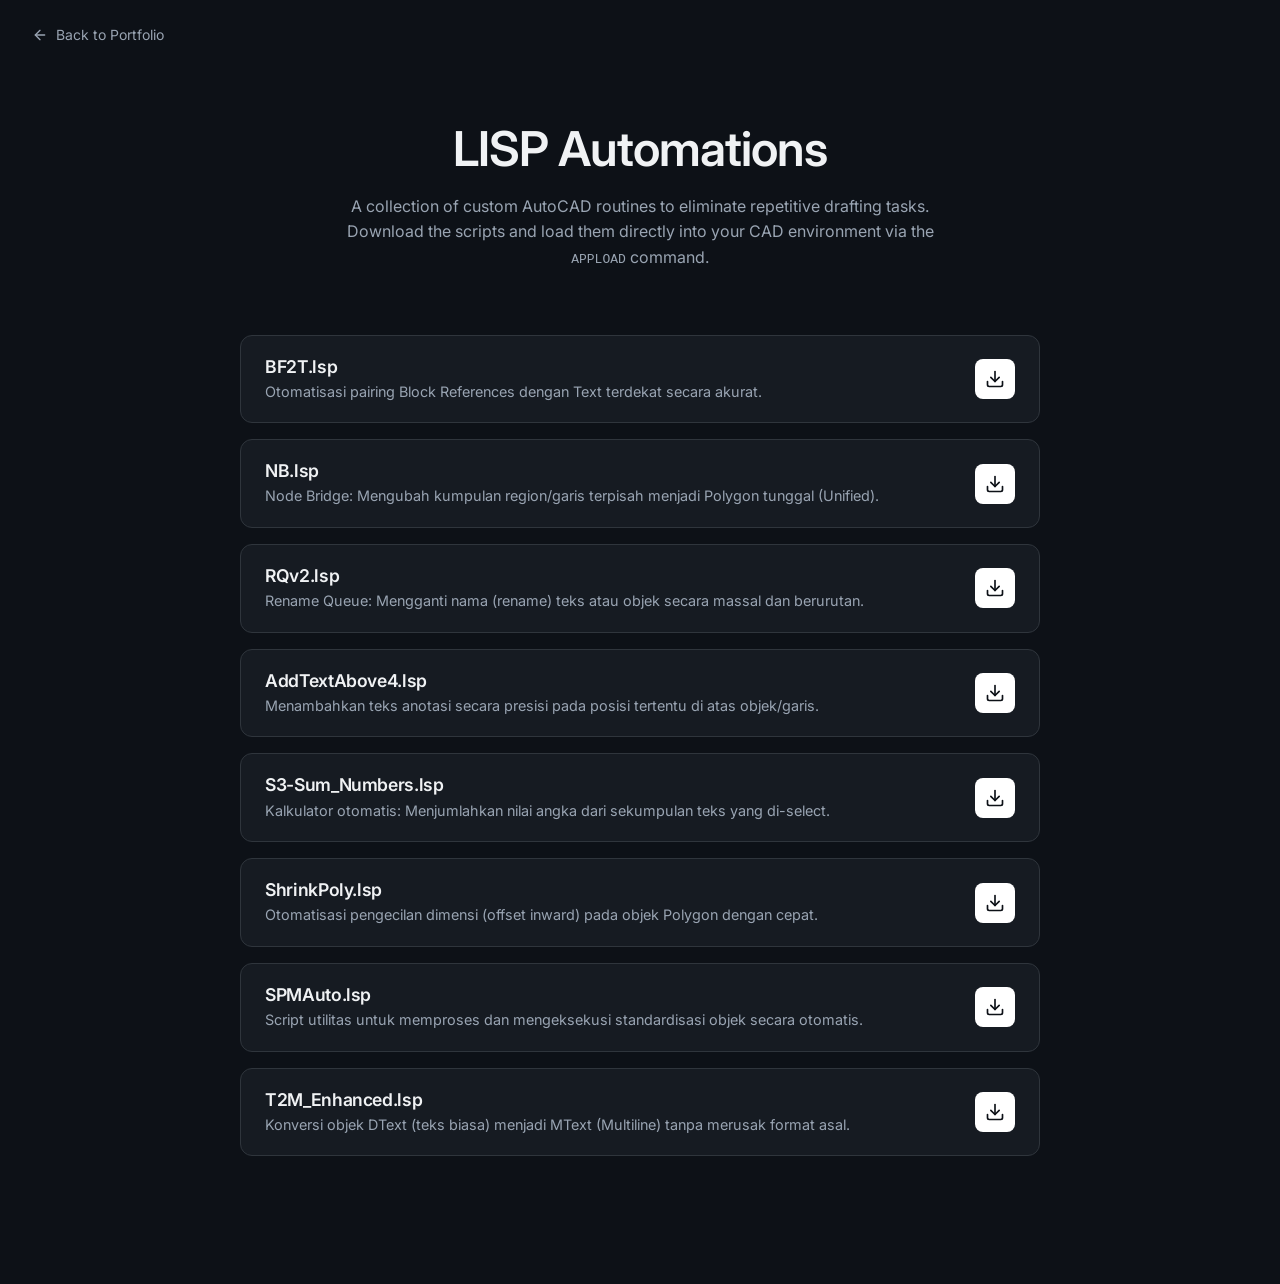
==== autocad-lisp/index.html @ a13da3df "Initial commit: Spatial Data Automation projects" ====
<!DOCTYPE html>
<html lang="en" class="dark">
<head>
  <meta charset="UTF-8">
  <meta name="viewport" content="width=device-width, initial-scale=1.0">
  <meta name="view-transition" content="same-origin">
  <title>AutoCAD LISP Scripts - KMZ EMR Standard</title>
  
  <link rel="stylesheet" href="../transitions.css">
  <link rel="icon" type="image/svg+xml" sizes="64x64" href="../kmz-emr-standard/assets/favicon.svg">
  <link rel="stylesheet" href="../style.css">
  <link href="https://fonts.googleapis.com/css2?family=Inter:wght@300;400;500;600;700&display=swap" rel="stylesheet">
</head>
        
<body>

  <a href="../index.html" style="position: absolute; top: 24px; left: 32px; text-decoration: none; color: hsl(var(--muted-foreground)); font-size: 14px; display: flex; align-items: center; gap: 8px; transition: color 0.2s; z-index: 100;" onmouseover="this.style.color='hsl(var(--primary))'" onmouseout="this.style.color='hsl(var(--muted-foreground))'">
    <svg width="16" height="16" viewBox="0 0 24 24" fill="none" stroke="currentColor" stroke-width="2" stroke-linecap="round" stroke-linejoin="round">
      <line x1="19" y1="12" x2="5" y2="12"></line>
      <polyline points="12 19 5 12 12 5"></polyline>
    </svg>
    Back to Portfolio
  </a>

  <div style="padding: 120px 24px 64px; text-align: center;">
    <h1 style="font-size: 3rem; margin-bottom: 16px;">LISP Automations</h1>
    <p style="color: hsl(var(--muted-foreground)); max-width: 600px; margin: 0 auto; line-height: 1.6;">A collection of custom AutoCAD routines to eliminate repetitive drafting tasks. Download the scripts and load them directly into your CAD environment via the <code>APPLOAD</code> command.</p>
  </div>

  <div style="display: flex; flex-direction: column; gap: 16px; max-width: 800px; margin: 0 auto; padding-bottom: 128px;">
    
    <div style="background-color: hsl(var(--card)); border: 1px solid hsl(var(--border)); border-radius: 12px; display: flex; flex-direction: row; align-items: center; justify-content: space-between; padding: 20px 24px;">
      <div style="flex: 1;">
        <h3 style="margin-bottom: 4px; font-size: 1.1rem;">BF2T.lsp</h3>
        <p style="margin-bottom: 0; font-size: 0.9rem; color: hsl(var(--muted-foreground));">Otomatisasi pairing Block References dengan Text terdekat secara akurat.</p>
      </div>
      <a href="../kmz-emr-standard/assets/lisp/Pairing_Block_to Text_(BF2T).lsp" download class="btn btn-primary" style="padding: 10px; border-radius: 8px;">
        <svg viewBox="0 0 24 24" width="20" height="20" stroke="currentColor" stroke-width="2" fill="none" stroke-linecap="round" stroke-linejoin="round"><path d="M21 15v4a2 2 0 0 1-2 2H5a2 2 0 0 1-2-2v-4"></path><polyline points="7 10 12 15 17 10"></polyline><line x1="12" y1="15" x2="12" y2="3"></line></svg>
      </a>
    </div>

    <div style="background-color: hsl(var(--card)); border: 1px solid hsl(var(--border)); border-radius: 12px; display: flex; flex-direction: row; align-items: center; justify-content: space-between; padding: 20px 24px;">
      <div style="flex: 1;">
        <h3 style="margin-bottom: 4px; font-size: 1.1rem;">NB.lsp</h3>
        <p style="margin-bottom: 0; font-size: 0.9rem; color: hsl(var(--muted-foreground));">Node Bridge: Mengubah kumpulan region/garis terpisah menjadi Polygon tunggal (Unified).</p>
      </div>
      <a href="../kmz-emr-standard/assets/lisp/NodeBridge_(NB).lsp" download class="btn btn-primary" style="padding: 10px; border-radius: 8px;">
        <svg viewBox="0 0 24 24" width="20" height="20" stroke="currentColor" stroke-width="2" fill="none" stroke-linecap="round" stroke-linejoin="round"><path d="M21 15v4a2 2 0 0 1-2 2H5a2 2 0 0 1-2-2v-4"></path><polyline points="7 10 12 15 17 10"></polyline><line x1="12" y1="15" x2="12" y2="3"></line></svg>
      </a>
    </div>

    <div style="background-color: hsl(var(--card)); border: 1px solid hsl(var(--border)); border-radius: 12px; display: flex; flex-direction: row; align-items: center; justify-content: space-between; padding: 20px 24px;">
      <div style="flex: 1;">
        <h3 style="margin-bottom: 4px; font-size: 1.1rem;">RQv2.lsp</h3>
        <p style="margin-bottom: 0; font-size: 0.9rem; color: hsl(var(--muted-foreground));">Rename Queue: Mengganti nama (rename) teks atau objek secara massal dan berurutan.</p>
      </div>
      <a href="../kmz-emr-standard/assets/lisp/Rename_Queue_(RQ)v2.lsp" download class="btn btn-primary" style="padding: 10px; border-radius: 8px;">
        <svg viewBox="0 0 24 24" width="20" height="20" stroke="currentColor" stroke-width="2" fill="none" stroke-linecap="round" stroke-linejoin="round"><path d="M21 15v4a2 2 0 0 1-2 2H5a2 2 0 0 1-2-2v-4"></path><polyline points="7 10 12 15 17 10"></polyline><line x1="12" y1="15" x2="12" y2="3"></line></svg>
      </a>
    </div>

    <div style="background-color: hsl(var(--card)); border: 1px solid hsl(var(--border)); border-radius: 12px; display: flex; flex-direction: row; align-items: center; justify-content: space-between; padding: 20px 24px;">
      <div style="flex: 1;">
        <h3 style="margin-bottom: 4px; font-size: 1.1rem;">AddTextAbove4.lsp</h3>
        <p style="margin-bottom: 0; font-size: 0.9rem; color: hsl(var(--muted-foreground));">Menambahkan teks anotasi secara presisi pada posisi tertentu di atas objek/garis.</p>
      </div>
      <a href="../kmz-emr-standard/assets/lisp/AddTextAbove4.lsp" download class="btn btn-primary" style="padding: 10px; border-radius: 8px;">
        <svg viewBox="0 0 24 24" width="20" height="20" stroke="currentColor" stroke-width="2" fill="none" stroke-linecap="round" stroke-linejoin="round"><path d="M21 15v4a2 2 0 0 1-2 2H5a2 2 0 0 1-2-2v-4"></path><polyline points="7 10 12 15 17 10"></polyline><line x1="12" y1="15" x2="12" y2="3"></line></svg>
      </a>
    </div>

    <div style="background-color: hsl(var(--card)); border: 1px solid hsl(var(--border)); border-radius: 12px; display: flex; flex-direction: row; align-items: center; justify-content: space-between; padding: 20px 24px;">
      <div style="flex: 1;">
        <h3 style="margin-bottom: 4px; font-size: 1.1rem;">S3-Sum_Numbers.lsp</h3>
        <p style="margin-bottom: 0; font-size: 0.9rem; color: hsl(var(--muted-foreground));">Kalkulator otomatis: Menjumlahkan nilai angka dari sekumpulan teks yang di-select.</p>
      </div>
      <a href="../kmz-emr-standard/assets/lisp/S3-Sum_Numbers_Autocad.lsp" download class="btn btn-primary" style="padding: 10px; border-radius: 8px;">
        <svg viewBox="0 0 24 24" width="20" height="20" stroke="currentColor" stroke-width="2" fill="none" stroke-linecap="round" stroke-linejoin="round"><path d="M21 15v4a2 2 0 0 1-2 2H5a2 2 0 0 1-2-2v-4"></path><polyline points="7 10 12 15 17 10"></polyline><line x1="12" y1="15" x2="12" y2="3"></line></svg>
      </a>
    </div>

    <div style="background-color: hsl(var(--card)); border: 1px solid hsl(var(--border)); border-radius: 12px; display: flex; flex-direction: row; align-items: center; justify-content: space-between; padding: 20px 24px;">
      <div style="flex: 1;">
        <h3 style="margin-bottom: 4px; font-size: 1.1rem;">ShrinkPoly.lsp</h3>
        <p style="margin-bottom: 0; font-size: 0.9rem; color: hsl(var(--muted-foreground));">Otomatisasi pengecilan dimensi (offset inward) pada objek Polygon dengan cepat.</p>
      </div>
      <a href="../kmz-emr-standard/assets/lisp/ShrinkPoly.lsp" download class="btn btn-primary" style="padding: 10px; border-radius: 8px;">
        <svg viewBox="0 0 24 24" width="20" height="20" stroke="currentColor" stroke-width="2" fill="none" stroke-linecap="round" stroke-linejoin="round"><path d="M21 15v4a2 2 0 0 1-2 2H5a2 2 0 0 1-2-2v-4"></path><polyline points="7 10 12 15 17 10"></polyline><line x1="12" y1="15" x2="12" y2="3"></line></svg>
      </a>
    </div>

    <div style="background-color: hsl(var(--card)); border: 1px solid hsl(var(--border)); border-radius: 12px; display: flex; flex-direction: row; align-items: center; justify-content: space-between; padding: 20px 24px;">
      <div style="flex: 1;">
        <h3 style="margin-bottom: 4px; font-size: 1.1rem;">SPMAuto.lsp</h3>
        <p style="margin-bottom: 0; font-size: 0.9rem; color: hsl(var(--muted-foreground));">Script utilitas untuk memproses dan mengeksekusi standardisasi objek secara otomatis.</p>
      </div>
      <a href="../kmz-emr-standard/assets/lisp/SPMAuto.lsp" download class="btn btn-primary" style="padding: 10px; border-radius: 8px;">
        <svg viewBox="0 0 24 24" width="20" height="20" stroke="currentColor" stroke-width="2" fill="none" stroke-linecap="round" stroke-linejoin="round"><path d="M21 15v4a2 2 0 0 1-2 2H5a2 2 0 0 1-2-2v-4"></path><polyline points="7 10 12 15 17 10"></polyline><line x1="12" y1="15" x2="12" y2="3"></line></svg>
      </a>
    </div>

    <div style="background-color: hsl(var(--card)); border: 1px solid hsl(var(--border)); border-radius: 12px; display: flex; flex-direction: row; align-items: center; justify-content: space-between; padding: 20px 24px;">
      <div style="flex: 1;">
        <h3 style="margin-bottom: 4px; font-size: 1.1rem;">T2M_Enhanced.lsp</h3>
        <p style="margin-bottom: 0; font-size: 0.9rem; color: hsl(var(--muted-foreground));">Konversi objek DText (teks biasa) menjadi MText (Multiline) tanpa merusak format asal.</p>
      </div>
      <a href="../kmz-emr-standard/assets/lisp/T2M_Enhanced_Text_to_MText.lsp" download class="btn btn-primary" style="padding: 10px; border-radius: 8px;">
        <svg viewBox="0 0 24 24" width="20" height="20" stroke="currentColor" stroke-width="2" fill="none" stroke-linecap="round" stroke-linejoin="round"><path d="M21 15v4a2 2 0 0 1-2 2H5a2 2 0 0 1-2-2v-4"></path><polyline points="7 10 12 15 17 10"></polyline><line x1="12" y1="15" x2="12" y2="3"></line></svg>
      </a>
    </div>

  </div>

</body>
</html>
---- transitions.css ----
/* --- MAC-STYLE 4-FINGER SWIPE TRANSITION --- */
@view-transition { navigation: auto; }

@keyframes swipe-out {
    to { transform: translateX(-100%); }
}
@keyframes swipe-in {
    from { transform: translateX(100%); }
}

::view-transition-old(root) {
    animation: 0.4s cubic-bezier(0.25, 1, 0.5, 1) both swipe-out;
}
::view-transition-new(root) {
    animation: 0.4s cubic-bezier(0.25, 1, 0.5, 1) both swipe-in;
}
---- style.css ----
* {
  margin: 0;
  padding: 0;
  box-sizing: border-box;
}

:root {
  --background: 0 0% 100%;
  --foreground: 240 10% 3.9%;
  --card: 0 0% 100%;
  --card-foreground: 240 10% 3.9%;
  --card-border: 210 18% 87%;
  --primary: 240 5.9% 10%;
  --primary-foreground: 0 0% 98%;
  --secondary: 240 4.8% 95.9%;
  --secondary-foreground: 240 5.9% 10%;
  --muted: 240 4.8% 95.9%;
  --muted-foreground: 240 3.8% 46.1%;
  --accent: 240 4.8% 95.9%;
  --border: 210 18% 87%;
  --input: 210 18% 87%;
  --radius: 6px;
  --font-sans: 'Inter', sans-serif;
}

html.dark {
  --background: 216 28% 7%;
  --foreground: 210 17% 95%;
  --card: 215 21% 11%;
  --card-foreground: 210 17% 95%;
  --card-border: 212 12% 21%;
  --primary: 0 0% 100%;
  --primary-foreground: 216 28% 7%;
  --secondary: 212 12% 21%;
  --secondary-foreground: 210 17% 95%;
  --muted: 215 21% 11%;
  --muted-foreground: 215 14% 65%;
  --accent: 212 12% 21%;
  --border: 212 12% 21%;
  --input: 212 12% 21%;
}

html {
  scroll-behavior: smooth;
}

body {
  font-family: var(--font-sans);
  background-color: hsl(var(--background));
  color: hsl(var(--foreground));
  line-height: 1.5;
}

/* Typography */
h1, h2, h3, h4, h5, h6 {
  line-height: 1.2;
  font-weight: 600;
  letter-spacing: -0.02em;
}

a {
  color: inherit;
  text-decoration: none;
}

/* Buttons */
.btn {
  display: inline-flex;
  align-items: center;
  justify-content: center;
  gap: 8px;
  padding: 12px 32px;
  border-radius: 24px;
  font-weight: 500;
  font-size: 14px;
  border: none;
  cursor: pointer;
  transition: all 0.2s ease-out;
  font-family: var(--font-sans);
}

.btn-primary {
  background-color: hsl(var(--primary));
  color: hsl(var(--primary-foreground));
}

.btn-primary:hover {
  background-color: hsl(var(--primary) / 0.9);
  transform: translateY(-2px);
  box-shadow: 0 4px 12px hsl(var(--primary) / 0.2);
}

.btn-outline {
  border: 1px solid hsl(var(--border));
  background-color: hsl(var(--background) / 0.5);
  backdrop-filter: blur(10px);
}

.btn-outline:hover {
  background-color: hsl(var(--muted));
  border-color: hsl(var(--foreground) / 0.2);
}

/* Navbar */
.navbar {
  position: fixed;
  top: 0;
  width: 100%;
  z-index: 50;
  transition: all 0.3s ease-out;
  padding: 20px 0;
}

.navbar.scrolled {
  background-color: hsl(var(--background) / 0.8);
  backdrop-filter: blur(10px);
  border-bottom: 1px solid hsl(var(--border));
  padding: 12px 0;
  box-shadow: 0 1px 3px hsl(var(--foreground) / 0.05);
}

.navbar-content {
  max-width: 1280px;
  margin: 0 auto;
  padding: 0 24px;
  display: flex;
  align-items: center;
  justify-content: space-between;
  gap: 32px;
}

.logo {
  display: flex;
  align-items: center;
  gap: 8px;
  font-size: 18px;
  font-weight: 700;
  letter-spacing: -0.02em;
  flex: 1;
}

.logo-box {
  width: 24px;
  height: 24px;
  background-color: hsl(var(--primary));
  color: hsl(var(--primary-foreground));
  display: flex;
  align-items: center;
  justify-content: center;
  border-radius: 4px;
  font-family: monospace;
  font-size: 12px;
}

.logo-text {
  display: none;
}

@media (min-width: 640px) {
  .logo-text {
    display: inline;
  }
}

.nav-desktop {
  display: none;
  gap: 32px;
  flex: 0 0 auto; /* <-- UBAH INI (asalnya flex: 1) biar ukurannya pas sebatas teks aja */
  justify-content: center; /* <-- TAMBAHIN INI buat mastiin teksnya di tengah */
}

@media (min-width: 768px) {
  .nav-desktop {
    display: flex;
  }
}

.nav-link {
  font-size: 14px;
  font-weight: 500;
  color: hsl(var(--muted-foreground));
  transition: color 0.2s;
}

.nav-link:hover {
  color: hsl(var(--foreground));
}

.navbar-actions {
  display: flex;
  align-items: center;
  gap: 16px;
  flex: 1; /* <-- TAMBAHIN INI biar seimbang sama ukuran logo di kiri */
  justify-content: flex-end; /* <-- TAMBAHIN INI biar tombol Let's Talk mentok kanan */
}

.theme-btn {
  background: none;
  border: none;
  cursor: pointer;
  color: hsl(var(--muted-foreground));
  width: 40px;
  height: 40px;
  display: flex;
  align-items: center;
  justify-content: center;
  transition: color 0.2s;
}

.theme-btn:hover {
  color: hsl(var(--foreground));
}

.cta-btn {
  display: none; /* Biarin tetep none (nanti dimunculin di media query bawahnya) */
  padding: 8px 12px; /* <-- Kecilin ini (asalnya 10px 20px) */
  background-color: hsl(var(--primary));
  color: hsl(var(--primary-foreground));
  border-radius: 24px;
  font-weight: 500;
  font-size: 13px; /* <-- Turunin dikit ukurannya (asalnya 14px) */
  transition: all 0.2s;
  gap: 6px; /* <-- Jarak antara icon dan teks dirapetin dikit (asalnya 8px) */
  align-items: center;
}

@media (min-width: 640px) {
  .cta-btn {
    display: inline-flex;
  }
}

.cta-btn:hover {
  background-color: hsl(var(--primary) / 0.9);
  transform: translateY(-2px);
}

.mobile-menu-btn {
  display: flex;
  background: none;
  border: none;
  cursor: pointer;
  color: hsl(var(--foreground));
  padding: 8px;
}

@media (min-width: 768px) {
  .mobile-menu-btn {
    display: none;
  }
}

.mobile-menu {
  display: none;
  position: absolute;
  top: 100%;
  left: 0;
  right: 0;
  background-color: hsl(var(--background));
  border-bottom: 1px solid hsl(var(--border));
  padding: 16px 24px;
  flex-direction: column;
  gap: 16px;
  box-shadow: 0 4px 6px hsl(var(--foreground) / 0.1);
}

.mobile-menu.active {
  display: flex;
}

.mobile-nav-link {
  font-size: 14px;
  font-weight: 500;
  padding: 12px;
  border-radius: 6px;
  transition: background-color 0.2s;
}

.mobile-nav-link:hover {
  background-color: hsl(var(--muted));
}

.mobile-cta {
  margin-top: 8px;
  width: 100%;
}

/* Hero Section */
.hero {
  position: relative;
  min-height: 100vh;
  display: flex;
  align-items: center;
  justify-content: center;
  padding-top: 80px;
  overflow: hidden;
}

.hero-bg {
  position: absolute;
  top: 50%;
  left: 50%;
  transform: translate(-50%, -50%);
  width: 800px;
  height: 800px;
  background: radial-gradient(circle, hsl(var(--primary) / 0.05) 0%, transparent 70%);
  border-radius: 50%;
  filter: blur(100px);
  pointer-events: none;
  z-index: -1;
}

.hero-content {
  max-width: 1024px;
  margin: 0 auto;
  padding: 0 24px;
  text-align: center;
  z-index: 10;
}

.hero-badge {
  display: inline-flex;
  align-items: center;
  gap: 8px;
  padding: 8px 16px;
  border-radius: 20px;
  background-color: hsl(var(--muted));
  border: 1px solid hsl(var(--border));
  font-size: 12px;
  font-weight: 500;
  font-family: monospace;
  color: hsl(var(--muted-foreground));
  margin-bottom: 24px;
}

.hero-title {
  font-size: 3.5rem;
  font-weight: 700;
  line-height: 1.1;
  margin-bottom: 24px;
  letter-spacing: -0.02em;
}

@media (max-width: 768px) {
  .hero-title {
    font-size: 2.5rem;
  }
}

.text-muted {
  color: hsl(var(--muted-foreground));
}

.hero-subtitle {
  font-size: 1.125rem;
  color: hsl(var(--muted-foreground));
  margin-bottom: 40px;
  max-width: 560px;
  margin-left: auto;
  margin-right: auto;
  line-height: 1.6;
}

.hero-buttons {
  display: flex;
  flex-direction: column;
  gap: 16px;
  align-items: center;
  justify-content: center;
}

@media (min-width: 640px) {
  .hero-buttons {
    flex-direction: row;
  }
}

/* Tools Section */
.tools {
  padding: 96px 24px;
  background-color: hsl(var(--card) / 0.3);
  border-top: 1px solid hsl(var(--border));
  border-bottom: 1px solid hsl(var(--border));
}

.tools-header {
  max-width: 1280px;
  margin: 0 auto 48px;
  display: flex;
  flex-direction: column;
  gap: 24px;
}

@media (min-width: 768px) {
  .tools-header {
    flex-direction: row;
    align-items: flex-end;
    justify-content: space-between;
  }
}

.tools-header h2 {
  font-size: 1.875rem;
  margin-bottom: 16px;
}

.tools-header p {
  color: hsl(var(--muted-foreground));
  max-width: 448px;
}

.carousel-controls {
  display: flex;
  gap: 8px;
}

.carousel-btn {
  width: 40px;
  height: 40px;
  border: 1px solid hsl(var(--border));
  background-color: hsl(var(--background));
  border-radius: 50%;
  display: flex;
  align-items: center;
  justify-content: center;
  cursor: pointer;
  transition: all 0.2s;
  color: hsl(var(--foreground));
}

.carousel-btn:hover {
  border-color: hsl(var(--foreground) / 0.2);
  background-color: hsl(var(--muted));
}

.carousel-container {
  max-width: 1280px; /* Batas Core Tools */
  margin: 0 auto;
  overflow-x: auto;
  scroll-snap-type: x mandatory;
  scroll-behavior: smooth;
  
  /* Efek Faded 10% di ujung kanan saja.
     Percentages (95%) dihitung agar fade mulai TEPAT setelah card ketiga berakhir.
     Area ini akan menampung potongan card keempat yang memudar. */
  -webkit-mask-image: linear-gradient(to right, black 95%, transparent 100%);
  mask-image: linear-gradient(to right, black 95%, transparent 100%);
  
  scrollbar-width: none;
}

.carousel-container::-webkit-scrollbar {
  display: none; 
}

.carousel-track {
  display: flex !important;
  gap: 24px !important; /* Jarak antar card */
  width: max-content !important;
  padding: 0 !important; 
}

.tool-card {
  flex: 0 0 auto !important;
  
  /* KALKULASI PEEKing:
     Kita bikin lebar card (386px) sedikit lebih kecil dari sebelumnya (410px).
     3 cards (386x3) + 2 gaps (24x2) = 1206px.
     Sisa space kosong di kanan (1280 - 1206 = 74px) akan menampilkan 'peeking' (potongan) card keempat.
     Potongan 74px inilah yang akan terkena efek faded/transparan di mask-image container. */
  width: 386px !important; 
  
  scroll-snap-align: start !important;
  
  /* Tetep bawa styling card yang udah bagus tadi */
  background-color: hsl(var(--card));
  border: 1px solid hsl(var(--border));
  padding: 32px;
  border-radius: 12px;
  display: flex;
  flex-direction: column;
}

/* Responsif: Tampil 2.2 card di layar sedeng (biar tetep ada peeking & fade) */
@media (max-width: 1024px) {
  .tool-card {
    width: calc((100vw - 72px) / 2.2) !important; 
  }
}

/* Tampil 1.2 card di HP (peeking & fade) */
@media (max-width: 640px) {
  .tool-card {
    width: 80vw !important; 
  }
}

.tool-card:hover {
  border-color: hsl(var(--primary) / 0.5);
  box-shadow: 0 4px 12px hsl(var(--primary) / 0.05);
  transform: translateY(-2px);
}

.tool-icon {
  width: 48px;
  height: 48px;
  background-color: hsl(var(--primary) / 0.1);
  color: hsl(var(--primary));
  display: flex;
  align-items: center;
  justify-content: center;
  border-radius: 8px;
  margin-bottom: 24px;
}

.tool-card h3 {
  font-size: 1.25rem;
  margin-bottom: 12px;
}

.tool-card p {
  color: hsl(var(--muted-foreground));
  font-size: 0.875rem;
  flex-grow: 1;
  margin-bottom: 24px;
  line-height: 1.6;
}

.tool-tags {
  display: flex;
  flex-wrap: wrap;
  gap: 8px;
  margin-top: auto;
}

.tool-tags span {
  font-size: 0.75rem;
  font-family: monospace;
  padding: 4px 8px;
  background-color: hsl(var(--muted));
  color: hsl(var(--muted-foreground));
  border-radius: 4px;
}

/* Services Section */
.services {
  padding: 128px 24px;
  max-width: 1280px;
  margin: 0 auto;
}

.services-header {
  text-align: center;
  margin-bottom: 64px;
}

.services-header h2 {
  font-size: 1.875rem;
  margin-bottom: 16px;
}

@media (min-width: 768px) {
  .services-header h2 {
    font-size: 2.25rem;
  }
}

.services-header p {
  color: hsl(var(--muted-foreground));
  max-width: 672px;
  margin: 0 auto;
}

.services-grid {
  display: grid;
  grid-template-columns: 1fr;
  gap: 32px;
}

@media (min-width: 768px) {
  .services-grid {
    grid-template-columns: repeat(3, 1fr);
  }
}

.service-card {
  padding: 32px;
  background-color: hsl(var(--card));
  border: 1px solid hsl(var(--border));
  border-radius: 16px;
  position: relative;
  overflow: hidden;
}

.service-card::before {
  content: '';
  position: absolute;
  inset: 0;
  background: linear-gradient(135deg, hsl(var(--primary) / 0.05) 0%, transparent 70%);
  opacity: 0;
  transition: opacity 0.5s ease-out;
  pointer-events: none;
}

.service-card:hover::before {
  opacity: 1;
}

.service-card svg {
  color: hsl(var(--primary));
  margin-bottom: 24px;
}

.service-card h3 {
  font-size: 1.25rem;
  margin-bottom: 12px;
}

.service-card p {
  color: hsl(var(--muted-foreground));
  line-height: 1.6;
}

/* Contact Section Split Layout */
.contact-split {
  padding: 128px 24px;
  max-width: 1280px;
  margin: 0 auto;
  display: grid;
  grid-template-columns: 1fr;
  gap: 64px;
}

@media (min-width: 1024px) {
  .contact-split {
    grid-template-columns: 1fr 450px;
    align-items: center;
  }
}

.contact-label {
  font-size: 0.875rem;
  font-weight: 600;
  letter-spacing: 0.05em;
  color: hsl(var(--muted-foreground));
  margin-bottom: 16px;
  text-transform: uppercase;
}

.contact-left h2 {
  font-size: 2.5rem;
  line-height: 1.2;
  margin-bottom: 48px;
}

.contact-info-grid {
  display: flex;
  flex-direction: column;
  gap: 32px;
}

@media (min-width: 640px) {
  .contact-info-grid {
    flex-direction: row;
    gap: 64px;
  }
}

.info-item {
  display: flex;
  gap: 16px;
  align-items: flex-start;
}

.info-icon {
  color: hsl(var(--primary));
  padding-top: 4px;
}

.info-item h3 {
  font-size: 1rem;
  margin-bottom: 8px;
}

.info-item p {
  color: hsl(var(--muted-foreground));
  font-size: 0.875rem;
  line-height: 1.6;
}

/* Floating Form Card */
.floating-form {
  background-color: hsl(var(--card));
  border: 1px solid hsl(var(--border));
  padding: 40px 32px;
  border-radius: 16px;
  box-shadow: 0 20px 40px hsl(0 0% 0% / 0.1);
}

.floating-form h3 {
  font-size: 1.5rem;
  margin-bottom: 32px;
}

.form-group {
  margin-bottom: 24px;
  display: flex;
  flex-direction: column;
  gap: 8px;
}

.form-group label {
  font-size: 0.875rem;
  color: hsl(var(--muted-foreground));
}

.form-group input,
.form-group textarea {
  padding: 12px 0;
  border: none;
  border-bottom: 1px solid hsl(var(--border));
  background-color: transparent;
  font-family: var(--font-sans);
  color: hsl(var(--foreground));
  font-size: 1rem;
  transition: border-color 0.2s;
}

.form-group input:focus,
.form-group textarea:focus {
  outline: none;
  border-bottom-color: hsl(var(--primary));
}

.form-group textarea {
  resize: vertical;
  min-height: 80px;
}

.btn-block {
  width: 100%;
  padding: 16px;
  font-size: 1rem;
  margin-top: 16px;
}

.form-success {
  margin-top: 24px;
  padding: 12px;
  background-color: hsl(120 39% 60% / 0.1);
  color: hsl(120 39% 50%);
  border-radius: 6px;
  text-align: center;
  font-size: 0.875rem;
}

/* Footer */
.footer {
  border-top: 1px solid hsl(var(--border));
  background-color: hsl(var(--background));
  padding: 48px 24px;
}

.footer-content {
  max-width: 1280px;
  margin: 0 auto;
  display: flex;
  flex-direction: column;
  gap: 24px;
}

@media (min-width: 768px) {
  .footer-content {
    flex-direction: row;
    align-items: center;
    justify-content: space-between;
  }
}

.footer-brand {
  display: flex;
  align-items: center;
  gap: 8px;
  font-weight: 600;
  letter-spacing: -0.02em;
}

.footer-text {
  font-size: 0.875rem;
  color: hsl(var(--muted-foreground));
}

.footer-links {
  display: flex;
  gap: 16px;
}

.footer-links a {
  color: hsl(var(--muted-foreground));
  transition: color 0.2s;
}

.footer-links a:hover {
  color: hsl(var(--foreground));
}

/* Animations */
@keyframes fadeIn {
  from {
    opacity: 0;
    transform: translateY(20px);
  }
  to {
    opacity: 1;
    transform: translateY(0);
  }
}

.fade-in {
  animation: fadeIn 0.6s ease-out forwards;
  opacity: 0;
}

.fade-in-scroll {
  opacity: 0;
  transform: translateY(20px);
  transition: opacity 0.6s ease-out, transform 0.6s ease-out;
}

.fade-in-scroll.visible {
  opacity: 1;
  transform: translateY(0);
}
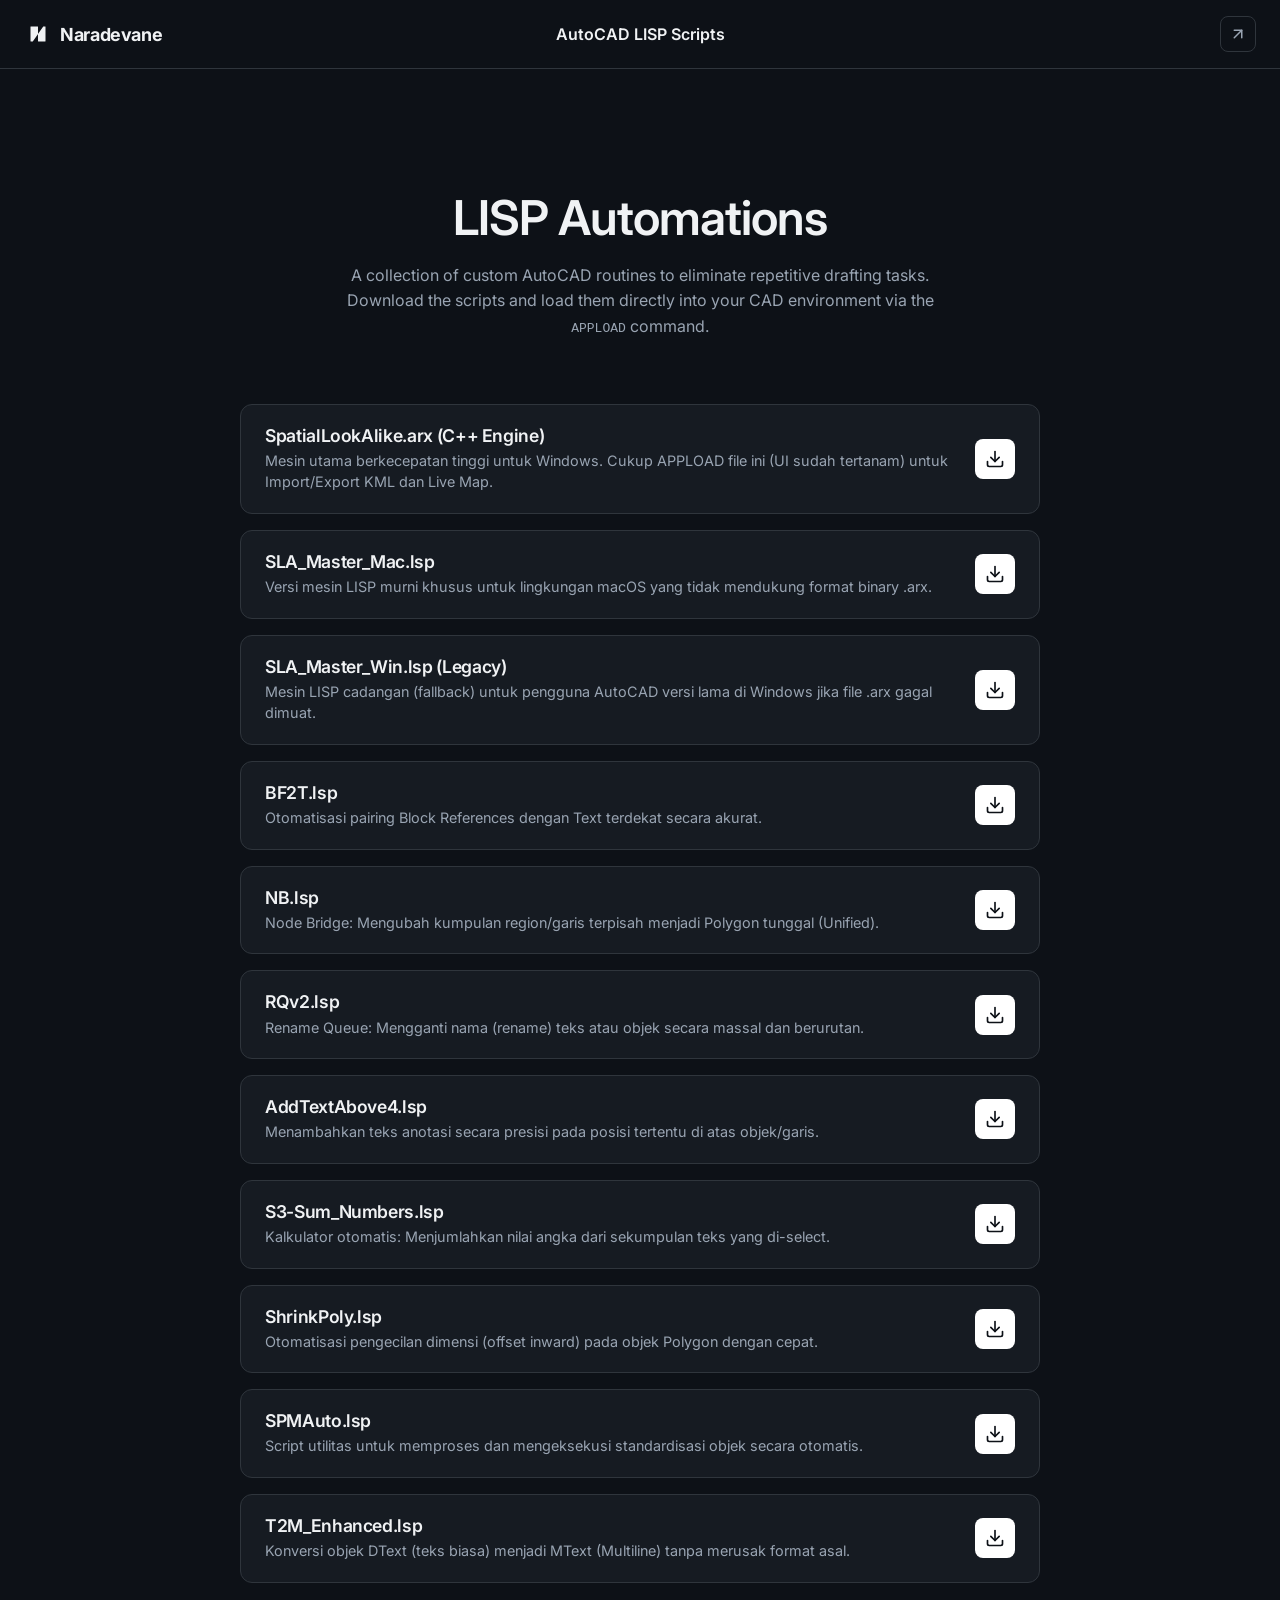
==== commit 63605e8e: "add new lisp/arx" ====
--- a/autocad-lisp/index.html
+++ b/autocad-lisp/index.html
@@ -14,13 +14,33 @@
         
 <body>
 
-  <a href="../index.html" style="position: absolute; top: 24px; left: 32px; text-decoration: none; color: hsl(var(--muted-foreground)); font-size: 14px; display: flex; align-items: center; gap: 8px; transition: color 0.2s; z-index: 100;" onmouseover="this.style.color='hsl(var(--primary))'" onmouseout="this.style.color='hsl(var(--muted-foreground))'">
-    <svg width="16" height="16" viewBox="0 0 24 24" fill="none" stroke="currentColor" stroke-width="2" stroke-linecap="round" stroke-linejoin="round">
-      <line x1="19" y1="12" x2="5" y2="12"></line>
-      <polyline points="12 19 5 12 12 5"></polyline>
-    </svg>
-    Back to Portfolio
-  </a>
+    <header style="display: flex; align-items: center; padding: 16px 24px; border-bottom: 1px solid hsl(var(--border)); background-color: transparent;">
+        
+        <div style="flex: 1; display: flex; justify-content: flex-start;">
+            <a href="../index.html" style="text-decoration: none; color: hsl(var(--foreground)); font-size: 18px; font-weight: 700; letter-spacing: -0.02em; display: flex; align-items: center; gap: 8px; transition: opacity 0.2s;" onmouseover="this.style.opacity='0.7'" onmouseout="this.style.opacity='1'">
+                <div style="display: flex; align-items: center; justify-content: center; width: 28px; height: 28px;">
+                    <svg width="24" height="24" viewBox="0 0 64 64" fill="none" xmlns="http://www.w3.org/2000/svg">
+                        <path fill="currentColor" d="M30.4 12C31 12 31.2 12 31.5 12.1C31.6 12.2 31.8 12.4 31.9 12.5C32 12.8 32 13 32 13.6V31.5C32 31.7 32 31.8 32 31.9C32 31.9 31.9 32 31.9 32.1C31.9 32.2 31.8 32.3 31.7 32.4L18.5 51.3C18.3 51.6 18.2 51.7 18.1 51.8C18 51.9 17.9 51.9 17.8 52C17.6 52 17.5 52 17.2 52H13.6C13 52 12.8 52 12.5 51.9C12.4 51.8 12.2 51.6 12.1 51.5C12 51.2 12 51 12 50.4V13.6C12 13 12 12.8 12.1 12.5C12.2 12.4 12.4 12.2 12.5 12.1C12.8 12 13 12 13.6 12H30.4ZM33.6 52C33 52 32.8 52 32.5 51.9C32.4 51.8 32.2 51.6 32.1 51.5C32 51.2 32 51 32 50.4V32.5C32 32.3 32 32.2 32 32.1C32 32.1 32.1 32 32.1 31.9C32.1 31.8 32.2 31.7 32.3 31.6L45.5 12.7C45.7 12.4 45.8 12.3 45.9 12.2C46 12.1 46.1 12.1 46.2 12C46.4 12 46.5 12 46.8 12H50.4C51 12 51.2 12 51.5 12.1C51.6 12.2 51.8 12.4 51.9 12.5C52 12.8 52 13 52 13.6V50.4C52 51 52 51.2 51.9 51.5C51.8 51.6 51.6 51.8 51.5 51.9C51.2 52 51 52 50.4 52H33.6Z"/>
+                    </svg>
+                </div>
+                Naradevane
+            </a>
+        </div>
+
+        <div style="flex: 1; display: flex; justify-content: center;">
+            <span style="font-size: 16px; font-weight: 600; color: hsl(var(--foreground));">AutoCAD LISP Scripts</span>
+        </div>
+
+        <div style="flex: 1; display: flex; justify-content: flex-end;">
+            <a href="../kmz-emr-standard/index.html" style="display: flex; align-items: center; justify-content: center; width: 36px; height: 36px; border: 1px solid hsl(var(--border)); border-radius: 8px; color: hsl(var(--muted-foreground)); background-color: transparent; text-decoration: none; transition: all 0.2s;" onmouseover="this.style.borderColor='hsl(var(--muted-foreground))'; this.style.color='hsl(var(--foreground))'; this.style.backgroundColor='hsl(var(--card))'" onmouseout="this.style.borderColor='hsl(var(--border))'; this.style.color='hsl(var(--muted-foreground))'; this.style.backgroundColor='transparent'" title="Back to KMZ EMR">
+                <svg viewBox="0 0 24 24" width="18" height="18" stroke="currentColor" stroke-width="2" fill="none" stroke-linecap="round" stroke-linejoin="round">
+                    <line x1="7" y1="17" x2="17" y2="7"></line>
+                    <polyline points="7 7 17 7 17 17"></polyline>
+                </svg>
+            </a>
+        </div>
+        
+    </header>
 
   <div style="padding: 120px 24px 64px; text-align: center;">
     <h1 style="font-size: 3rem; margin-bottom: 16px;">LISP Automations</h1>
@@ -29,6 +49,36 @@
 
   <div style="display: flex; flex-direction: column; gap: 16px; max-width: 800px; margin: 0 auto; padding-bottom: 128px;">
     
+    <div style="background-color: hsl(var(--card)); border: 1px solid hsl(var(--border)); border-radius: 12px; display: flex; flex-direction: row; align-items: center; justify-content: space-between; padding: 20px 24px;">
+      <div style="flex: 1;">
+        <h3 style="margin-bottom: 4px; font-size: 1.1rem;">SpatialLookAlike.arx (C++ Engine)</h3>
+        <p style="margin-bottom: 0; font-size: 0.9rem; color: hsl(var(--muted-foreground));">Mesin utama berkecepatan tinggi untuk Windows. Cukup APPLOAD file ini (UI sudah tertanam) untuk Import/Export KML dan Live Map.</p>
+      </div>
+      <a href="../kmz-emr-standard/assets/lisp/LiveMapPlugin.arx" download class="btn btn-primary" style="padding: 10px; border-radius: 8px;">
+        <svg viewBox="0 0 24 24" width="20" height="20" stroke="currentColor" stroke-width="2" fill="none" stroke-linecap="round" stroke-linejoin="round"><path d="M21 15v4a2 2 0 0 1-2 2H5a2 2 0 0 1-2-2v-4"></path><polyline points="7 10 12 15 17 10"></polyline><line x1="12" y1="15" x2="12" y2="3"></line></svg>
+      </a>
+    </div>
+
+    <div style="background-color: hsl(var(--card)); border: 1px solid hsl(var(--border)); border-radius: 12px; display: flex; flex-direction: row; align-items: center; justify-content: space-between; padding: 20px 24px;">
+      <div style="flex: 1;">
+        <h3 style="margin-bottom: 4px; font-size: 1.1rem;">SLA_Master_Mac.lsp</h3>
+        <p style="margin-bottom: 0; font-size: 0.9rem; color: hsl(var(--muted-foreground));">Versi mesin LISP murni khusus untuk lingkungan macOS yang tidak mendukung format binary .arx.</p>
+      </div>
+      <a href="../kmz-emr-standard/assets/lisp/SLA_Master_Mac.lsp" download class="btn btn-primary" style="padding: 10px; border-radius: 8px;">
+        <svg viewBox="0 0 24 24" width="20" height="20" stroke="currentColor" stroke-width="2" fill="none" stroke-linecap="round" stroke-linejoin="round"><path d="M21 15v4a2 2 0 0 1-2 2H5a2 2 0 0 1-2-2v-4"></path><polyline points="7 10 12 15 17 10"></polyline><line x1="12" y1="15" x2="12" y2="3"></line></svg>
+      </a>
+    </div>
+
+    <div style="background-color: hsl(var(--card)); border: 1px solid hsl(var(--border)); border-radius: 12px; display: flex; flex-direction: row; align-items: center; justify-content: space-between; padding: 20px 24px;">
+      <div style="flex: 1;">
+        <h3 style="margin-bottom: 4px; font-size: 1.1rem;">SLA_Master_Win.lsp (Legacy)</h3>
+        <p style="margin-bottom: 0; font-size: 0.9rem; color: hsl(var(--muted-foreground));">Mesin LISP cadangan (fallback) untuk pengguna AutoCAD versi lama di Windows jika file .arx gagal dimuat.</p>
+      </div>
+      <a href="../kmz-emr-standard/assets/lisp/SLA_Master_Win.lsp" download class="btn btn-primary" style="padding: 10px; border-radius: 8px;">
+        <svg viewBox="0 0 24 24" width="20" height="20" stroke="currentColor" stroke-width="2" fill="none" stroke-linecap="round" stroke-linejoin="round"><path d="M21 15v4a2 2 0 0 1-2 2H5a2 2 0 0 1-2-2v-4"></path><polyline points="7 10 12 15 17 10"></polyline><line x1="12" y1="15" x2="12" y2="3"></line></svg>
+      </a>
+    </div>
+
     <div style="background-color: hsl(var(--card)); border: 1px solid hsl(var(--border)); border-radius: 12px; display: flex; flex-direction: row; align-items: center; justify-content: space-between; padding: 20px 24px;">
       <div style="flex: 1;">
         <h3 style="margin-bottom: 4px; font-size: 1.1rem;">BF2T.lsp</h3>
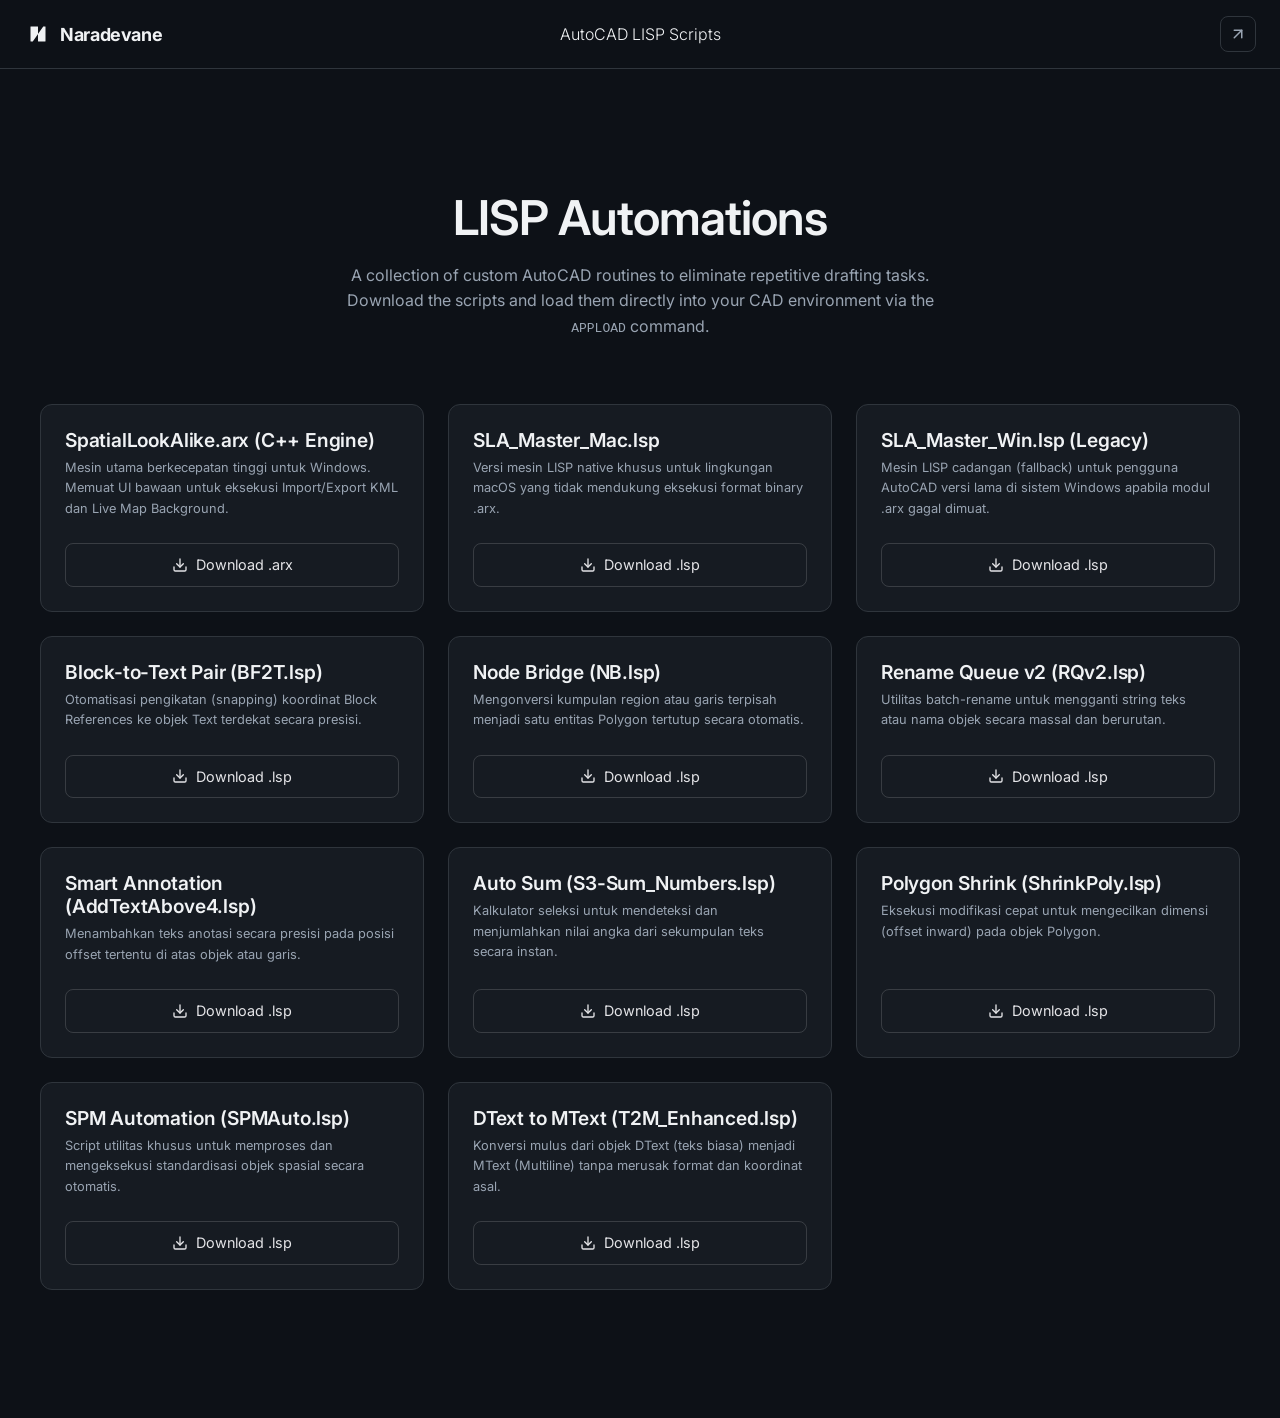
==== commit 319f62cc: "add new lisp/arx" ====
--- a/autocad-lisp/index.html
+++ b/autocad-lisp/index.html
@@ -28,7 +28,7 @@
         </div>
 
         <div style="flex: 1; display: flex; justify-content: center;">
-            <span style="font-size: 16px; font-weight: 600; color: hsl(var(--foreground));">AutoCAD LISP Scripts</span>
+            <span style="font-size: 16px; font-weight: 300; color: hsl(var(--foreground));">AutoCAD LISP Scripts</span>
         </div>
 
         <div style="flex: 1; display: flex; justify-content: flex-end;">
@@ -47,115 +47,126 @@
     <p style="color: hsl(var(--muted-foreground)); max-width: 600px; margin: 0 auto; line-height: 1.6;">A collection of custom AutoCAD routines to eliminate repetitive drafting tasks. Download the scripts and load them directly into your CAD environment via the <code>APPLOAD</code> command.</p>
   </div>
 
-  <div style="display: flex; flex-direction: column; gap: 16px; max-width: 800px; margin: 0 auto; padding-bottom: 128px;">
+  <div style="display: grid; grid-template-columns: repeat(auto-fit, minmax(320px, 1fr)); gap: 24px; max-width: 1200px; margin: 0 auto; padding-bottom: 128px;">
     
-    <div style="background-color: hsl(var(--card)); border: 1px solid hsl(var(--border)); border-radius: 12px; display: flex; flex-direction: row; align-items: center; justify-content: space-between; padding: 20px 24px;">
-      <div style="flex: 1;">
-        <h3 style="margin-bottom: 4px; font-size: 1.1rem;">SpatialLookAlike.arx (C++ Engine)</h3>
-        <p style="margin-bottom: 0; font-size: 0.9rem; color: hsl(var(--muted-foreground));">Mesin utama berkecepatan tinggi untuk Windows. Cukup APPLOAD file ini (UI sudah tertanam) untuk Import/Export KML dan Live Map.</p>
+    <div style="background-color: hsl(var(--card)); border: 1px solid hsl(var(--border)); border-radius: 12px; padding: 24px; display: flex; flex-direction: column; justify-content: space-between; height: 100%;">
+      <div>
+        <h3 style="margin-bottom: 6px; font-size: 1.2rem; font-weight: 600; letter-spacing: -0.01em;">SpatialLookAlike.arx (C++ Engine)</h3>
+        <p style="margin-bottom: 24px; font-size: 0.8rem; color: hsl(var(--muted-foreground)); line-height: 1.6;">Mesin utama berkecepatan tinggi untuk Windows. Memuat UI bawaan untuk eksekusi Import/Export KML dan Live Map Background.</p>
       </div>
-      <a href="../kmz-emr-standard/assets/lisp/LiveMapPlugin.arx" download class="btn btn-primary" style="padding: 10px; border-radius: 8px;">
-        <svg viewBox="0 0 24 24" width="20" height="20" stroke="currentColor" stroke-width="2" fill="none" stroke-linecap="round" stroke-linejoin="round"><path d="M21 15v4a2 2 0 0 1-2 2H5a2 2 0 0 1-2-2v-4"></path><polyline points="7 10 12 15 17 10"></polyline><line x1="12" y1="15" x2="12" y2="3"></line></svg>
+      <a href="../kmz-emr-standard/assets/lisp/SpatialLookAlike.arx" download style="display: flex; align-items: center; justify-content: center; gap: 8px; width: 100%; padding: 10px; background-color: transparent; border: 1px solid rgba(255,255,255,0.15); border-radius: 8px; color: #e4e4e7; text-decoration: none; font-size: 0.9rem; transition: all 0.2s;" onmouseover="this.style.borderColor='rgba(255,255,255,0.5)'; this.style.backgroundColor='rgba(255,255,255,0.05)';" onmouseout="this.style.borderColor='rgba(255,255,255,0.15)'; this.style.backgroundColor='transparent';">
+        <svg viewBox="0 0 24 24" width="16" height="16" stroke="currentColor" stroke-width="2" fill="none" stroke-linecap="round" stroke-linejoin="round"><path d="M21 15v4a2 2 0 0 1-2 2H5a2 2 0 0 1-2-2v-4"></path><polyline points="7 10 12 15 17 10"></polyline><line x1="12" y1="15" x2="12" y2="3"></line></svg>
+        Download .arx
       </a>
     </div>
 
-    <div style="background-color: hsl(var(--card)); border: 1px solid hsl(var(--border)); border-radius: 12px; display: flex; flex-direction: row; align-items: center; justify-content: space-between; padding: 20px 24px;">
-      <div style="flex: 1;">
-        <h3 style="margin-bottom: 4px; font-size: 1.1rem;">SLA_Master_Mac.lsp</h3>
-        <p style="margin-bottom: 0; font-size: 0.9rem; color: hsl(var(--muted-foreground));">Versi mesin LISP murni khusus untuk lingkungan macOS yang tidak mendukung format binary .arx.</p>
+    <div style="background-color: hsl(var(--card)); border: 1px solid hsl(var(--border)); border-radius: 12px; padding: 24px; display: flex; flex-direction: column; justify-content: space-between; height: 100%;">
+      <div>
+        <h3 style="margin-bottom: 6px; font-size: 1.2rem; font-weight: 600; letter-spacing: -0.01em;">SLA_Master_Mac.lsp</h3>
+        <p style="margin-bottom: 24px; font-size: 0.8rem; color: hsl(var(--muted-foreground)); line-height: 1.6;">Versi mesin LISP native khusus untuk lingkungan macOS yang tidak mendukung eksekusi format binary .arx.</p>
       </div>
-      <a href="../kmz-emr-standard/assets/lisp/SLA_Master_Mac.lsp" download class="btn btn-primary" style="padding: 10px; border-radius: 8px;">
-        <svg viewBox="0 0 24 24" width="20" height="20" stroke="currentColor" stroke-width="2" fill="none" stroke-linecap="round" stroke-linejoin="round"><path d="M21 15v4a2 2 0 0 1-2 2H5a2 2 0 0 1-2-2v-4"></path><polyline points="7 10 12 15 17 10"></polyline><line x1="12" y1="15" x2="12" y2="3"></line></svg>
+      <a href="../kmz-emr-standard/assets/lisp/SLA_Master_Mac.lsp" download style="display: flex; align-items: center; justify-content: center; gap: 8px; width: 100%; padding: 10px; background-color: transparent; border: 1px solid rgba(255,255,255,0.15); border-radius: 8px; color: #e4e4e7; text-decoration: none; font-size: 0.9rem; transition: all 0.2s;" onmouseover="this.style.borderColor='rgba(255,255,255,0.5)'; this.style.backgroundColor='rgba(255,255,255,0.05)';" onmouseout="this.style.borderColor='rgba(255,255,255,0.15)'; this.style.backgroundColor='transparent';">
+        <svg viewBox="0 0 24 24" width="16" height="16" stroke="currentColor" stroke-width="2" fill="none" stroke-linecap="round" stroke-linejoin="round"><path d="M21 15v4a2 2 0 0 1-2 2H5a2 2 0 0 1-2-2v-4"></path><polyline points="7 10 12 15 17 10"></polyline><line x1="12" y1="15" x2="12" y2="3"></line></svg>
+        Download .lsp
       </a>
     </div>
 
-    <div style="background-color: hsl(var(--card)); border: 1px solid hsl(var(--border)); border-radius: 12px; display: flex; flex-direction: row; align-items: center; justify-content: space-between; padding: 20px 24px;">
-      <div style="flex: 1;">
-        <h3 style="margin-bottom: 4px; font-size: 1.1rem;">SLA_Master_Win.lsp (Legacy)</h3>
-        <p style="margin-bottom: 0; font-size: 0.9rem; color: hsl(var(--muted-foreground));">Mesin LISP cadangan (fallback) untuk pengguna AutoCAD versi lama di Windows jika file .arx gagal dimuat.</p>
+    <div style="background-color: hsl(var(--card)); border: 1px solid hsl(var(--border)); border-radius: 12px; padding: 24px; display: flex; flex-direction: column; justify-content: space-between; height: 100%;">
+      <div>
+        <h3 style="margin-bottom: 6px; font-size: 1.2rem; font-weight: 600; letter-spacing: -0.01em;">SLA_Master_Win.lsp (Legacy)</h3>
+        <p style="margin-bottom: 24px; font-size: 0.8rem; color: hsl(var(--muted-foreground)); line-height: 1.6;">Mesin LISP cadangan (fallback) untuk pengguna AutoCAD versi lama di sistem Windows apabila modul .arx gagal dimuat.</p>
       </div>
-      <a href="../kmz-emr-standard/assets/lisp/SLA_Master_Win.lsp" download class="btn btn-primary" style="padding: 10px; border-radius: 8px;">
-        <svg viewBox="0 0 24 24" width="20" height="20" stroke="currentColor" stroke-width="2" fill="none" stroke-linecap="round" stroke-linejoin="round"><path d="M21 15v4a2 2 0 0 1-2 2H5a2 2 0 0 1-2-2v-4"></path><polyline points="7 10 12 15 17 10"></polyline><line x1="12" y1="15" x2="12" y2="3"></line></svg>
+      <a href="../kmz-emr-standard/assets/lisp/SLA_Master_Win.lsp" download style="display: flex; align-items: center; justify-content: center; gap: 8px; width: 100%; padding: 10px; background-color: transparent; border: 1px solid rgba(255,255,255,0.15); border-radius: 8px; color: #e4e4e7; text-decoration: none; font-size: 0.9rem; transition: all 0.2s;" onmouseover="this.style.borderColor='rgba(255,255,255,0.5)'; this.style.backgroundColor='rgba(255,255,255,0.05)';" onmouseout="this.style.borderColor='rgba(255,255,255,0.15)'; this.style.backgroundColor='transparent';">
+        <svg viewBox="0 0 24 24" width="16" height="16" stroke="currentColor" stroke-width="2" fill="none" stroke-linecap="round" stroke-linejoin="round"><path d="M21 15v4a2 2 0 0 1-2 2H5a2 2 0 0 1-2-2v-4"></path><polyline points="7 10 12 15 17 10"></polyline><line x1="12" y1="15" x2="12" y2="3"></line></svg>
+        Download .lsp
       </a>
     </div>
 
-    <div style="background-color: hsl(var(--card)); border: 1px solid hsl(var(--border)); border-radius: 12px; display: flex; flex-direction: row; align-items: center; justify-content: space-between; padding: 20px 24px;">
-      <div style="flex: 1;">
-        <h3 style="margin-bottom: 4px; font-size: 1.1rem;">BF2T.lsp</h3>
-        <p style="margin-bottom: 0; font-size: 0.9rem; color: hsl(var(--muted-foreground));">Otomatisasi pairing Block References dengan Text terdekat secara akurat.</p>
+    <div style="background-color: hsl(var(--card)); border: 1px solid hsl(var(--border)); border-radius: 12px; padding: 24px; display: flex; flex-direction: column; justify-content: space-between; height: 100%;">
+      <div>
+        <h3 style="margin-bottom: 6px; font-size: 1.2rem; font-weight: 600; letter-spacing: -0.01em;">Block-to-Text Pair (BF2T.lsp)</h3>
+        <p style="margin-bottom: 24px; font-size: 0.8rem; color: hsl(var(--muted-foreground)); line-height: 1.6;">Otomatisasi pengikatan (snapping) koordinat Block References ke objek Text terdekat secara presisi.</p>
       </div>
-      <a href="../kmz-emr-standard/assets/lisp/Pairing_Block_to Text_(BF2T).lsp" download class="btn btn-primary" style="padding: 10px; border-radius: 8px;">
-        <svg viewBox="0 0 24 24" width="20" height="20" stroke="currentColor" stroke-width="2" fill="none" stroke-linecap="round" stroke-linejoin="round"><path d="M21 15v4a2 2 0 0 1-2 2H5a2 2 0 0 1-2-2v-4"></path><polyline points="7 10 12 15 17 10"></polyline><line x1="12" y1="15" x2="12" y2="3"></line></svg>
+      <a href="../kmz-emr-standard/assets/lisp/Pairing_Block_to Text_(BF2T).lsp" download style="display: flex; align-items: center; justify-content: center; gap: 8px; width: 100%; padding: 10px; background-color: transparent; border: 1px solid rgba(255,255,255,0.15); border-radius: 8px; color: #e4e4e7; text-decoration: none; font-size: 0.9rem; transition: all 0.2s;" onmouseover="this.style.borderColor='rgba(255,255,255,0.5)'; this.style.backgroundColor='rgba(255,255,255,0.05)';" onmouseout="this.style.borderColor='rgba(255,255,255,0.15)'; this.style.backgroundColor='transparent';">
+        <svg viewBox="0 0 24 24" width="16" height="16" stroke="currentColor" stroke-width="2" fill="none" stroke-linecap="round" stroke-linejoin="round"><path d="M21 15v4a2 2 0 0 1-2 2H5a2 2 0 0 1-2-2v-4"></path><polyline points="7 10 12 15 17 10"></polyline><line x1="12" y1="15" x2="12" y2="3"></line></svg>
+        Download .lsp
       </a>
     </div>
 
-    <div style="background-color: hsl(var(--card)); border: 1px solid hsl(var(--border)); border-radius: 12px; display: flex; flex-direction: row; align-items: center; justify-content: space-between; padding: 20px 24px;">
-      <div style="flex: 1;">
-        <h3 style="margin-bottom: 4px; font-size: 1.1rem;">NB.lsp</h3>
-        <p style="margin-bottom: 0; font-size: 0.9rem; color: hsl(var(--muted-foreground));">Node Bridge: Mengubah kumpulan region/garis terpisah menjadi Polygon tunggal (Unified).</p>
+    <div style="background-color: hsl(var(--card)); border: 1px solid hsl(var(--border)); border-radius: 12px; padding: 24px; display: flex; flex-direction: column; justify-content: space-between; height: 100%;">
+      <div>
+        <h3 style="margin-bottom: 6px; font-size: 1.2rem; font-weight: 600; letter-spacing: -0.01em;">Node Bridge (NB.lsp)</h3>
+        <p style="margin-bottom: 24px; font-size: 0.8rem; color: hsl(var(--muted-foreground)); line-height: 1.6;">Mengonversi kumpulan region atau garis terpisah menjadi satu entitas Polygon tertutup secara otomatis.</p>
       </div>
-      <a href="../kmz-emr-standard/assets/lisp/NodeBridge_(NB).lsp" download class="btn btn-primary" style="padding: 10px; border-radius: 8px;">
-        <svg viewBox="0 0 24 24" width="20" height="20" stroke="currentColor" stroke-width="2" fill="none" stroke-linecap="round" stroke-linejoin="round"><path d="M21 15v4a2 2 0 0 1-2 2H5a2 2 0 0 1-2-2v-4"></path><polyline points="7 10 12 15 17 10"></polyline><line x1="12" y1="15" x2="12" y2="3"></line></svg>
+      <a href="../kmz-emr-standard/assets/lisp/NodeBridge_(NB).lsp" download style="display: flex; align-items: center; justify-content: center; gap: 8px; width: 100%; padding: 10px; background-color: transparent; border: 1px solid rgba(255,255,255,0.15); border-radius: 8px; color: #e4e4e7; text-decoration: none; font-size: 0.9rem; transition: all 0.2s;" onmouseover="this.style.borderColor='rgba(255,255,255,0.5)'; this.style.backgroundColor='rgba(255,255,255,0.05)';" onmouseout="this.style.borderColor='rgba(255,255,255,0.15)'; this.style.backgroundColor='transparent';">
+        <svg viewBox="0 0 24 24" width="16" height="16" stroke="currentColor" stroke-width="2" fill="none" stroke-linecap="round" stroke-linejoin="round"><path d="M21 15v4a2 2 0 0 1-2 2H5a2 2 0 0 1-2-2v-4"></path><polyline points="7 10 12 15 17 10"></polyline><line x1="12" y1="15" x2="12" y2="3"></line></svg>
+        Download .lsp
       </a>
     </div>
 
-    <div style="background-color: hsl(var(--card)); border: 1px solid hsl(var(--border)); border-radius: 12px; display: flex; flex-direction: row; align-items: center; justify-content: space-between; padding: 20px 24px;">
-      <div style="flex: 1;">
-        <h3 style="margin-bottom: 4px; font-size: 1.1rem;">RQv2.lsp</h3>
-        <p style="margin-bottom: 0; font-size: 0.9rem; color: hsl(var(--muted-foreground));">Rename Queue: Mengganti nama (rename) teks atau objek secara massal dan berurutan.</p>
+    <div style="background-color: hsl(var(--card)); border: 1px solid hsl(var(--border)); border-radius: 12px; padding: 24px; display: flex; flex-direction: column; justify-content: space-between; height: 100%;">
+      <div>
+        <h3 style="margin-bottom: 6px; font-size: 1.2rem; font-weight: 600; letter-spacing: -0.01em;">Rename Queue v2 (RQv2.lsp)</h3>
+        <p style="margin-bottom: 24px; font-size: 0.8rem; color: hsl(var(--muted-foreground)); line-height: 1.6;">Utilitas batch-rename untuk mengganti string teks atau nama objek secara massal dan berurutan.</p>
       </div>
-      <a href="../kmz-emr-standard/assets/lisp/Rename_Queue_(RQ)v2.lsp" download class="btn btn-primary" style="padding: 10px; border-radius: 8px;">
-        <svg viewBox="0 0 24 24" width="20" height="20" stroke="currentColor" stroke-width="2" fill="none" stroke-linecap="round" stroke-linejoin="round"><path d="M21 15v4a2 2 0 0 1-2 2H5a2 2 0 0 1-2-2v-4"></path><polyline points="7 10 12 15 17 10"></polyline><line x1="12" y1="15" x2="12" y2="3"></line></svg>
+      <a href="../kmz-emr-standard/assets/lisp/Rename_Queue_(RQ)v2.lsp" download style="display: flex; align-items: center; justify-content: center; gap: 8px; width: 100%; padding: 10px; background-color: transparent; border: 1px solid rgba(255,255,255,0.15); border-radius: 8px; color: #e4e4e7; text-decoration: none; font-size: 0.9rem; transition: all 0.2s;" onmouseover="this.style.borderColor='rgba(255,255,255,0.5)'; this.style.backgroundColor='rgba(255,255,255,0.05)';" onmouseout="this.style.borderColor='rgba(255,255,255,0.15)'; this.style.backgroundColor='transparent';">
+        <svg viewBox="0 0 24 24" width="16" height="16" stroke="currentColor" stroke-width="2" fill="none" stroke-linecap="round" stroke-linejoin="round"><path d="M21 15v4a2 2 0 0 1-2 2H5a2 2 0 0 1-2-2v-4"></path><polyline points="7 10 12 15 17 10"></polyline><line x1="12" y1="15" x2="12" y2="3"></line></svg>
+        Download .lsp
       </a>
     </div>
 
-    <div style="background-color: hsl(var(--card)); border: 1px solid hsl(var(--border)); border-radius: 12px; display: flex; flex-direction: row; align-items: center; justify-content: space-between; padding: 20px 24px;">
-      <div style="flex: 1;">
-        <h3 style="margin-bottom: 4px; font-size: 1.1rem;">AddTextAbove4.lsp</h3>
-        <p style="margin-bottom: 0; font-size: 0.9rem; color: hsl(var(--muted-foreground));">Menambahkan teks anotasi secara presisi pada posisi tertentu di atas objek/garis.</p>
+    <div style="background-color: hsl(var(--card)); border: 1px solid hsl(var(--border)); border-radius: 12px; padding: 24px; display: flex; flex-direction: column; justify-content: space-between; height: 100%;">
+      <div>
+        <h3 style="margin-bottom: 6px; font-size: 1.2rem; font-weight: 600; letter-spacing: -0.01em;">Smart Annotation (AddTextAbove4.lsp)</h3>
+        <p style="margin-bottom: 24px; font-size: 0.8rem; color: hsl(var(--muted-foreground)); line-height: 1.6;">Menambahkan teks anotasi secara presisi pada posisi offset tertentu di atas objek atau garis.</p>
       </div>
-      <a href="../kmz-emr-standard/assets/lisp/AddTextAbove4.lsp" download class="btn btn-primary" style="padding: 10px; border-radius: 8px;">
-        <svg viewBox="0 0 24 24" width="20" height="20" stroke="currentColor" stroke-width="2" fill="none" stroke-linecap="round" stroke-linejoin="round"><path d="M21 15v4a2 2 0 0 1-2 2H5a2 2 0 0 1-2-2v-4"></path><polyline points="7 10 12 15 17 10"></polyline><line x1="12" y1="15" x2="12" y2="3"></line></svg>
+      <a href="../kmz-emr-standard/assets/lisp/AddTextAbove4.lsp" download style="display: flex; align-items: center; justify-content: center; gap: 8px; width: 100%; padding: 10px; background-color: transparent; border: 1px solid rgba(255,255,255,0.15); border-radius: 8px; color: #e4e4e7; text-decoration: none; font-size: 0.9rem; transition: all 0.2s;" onmouseover="this.style.borderColor='rgba(255,255,255,0.5)'; this.style.backgroundColor='rgba(255,255,255,0.05)';" onmouseout="this.style.borderColor='rgba(255,255,255,0.15)'; this.style.backgroundColor='transparent';">
+        <svg viewBox="0 0 24 24" width="16" height="16" stroke="currentColor" stroke-width="2" fill="none" stroke-linecap="round" stroke-linejoin="round"><path d="M21 15v4a2 2 0 0 1-2 2H5a2 2 0 0 1-2-2v-4"></path><polyline points="7 10 12 15 17 10"></polyline><line x1="12" y1="15" x2="12" y2="3"></line></svg>
+        Download .lsp
       </a>
     </div>
 
-    <div style="background-color: hsl(var(--card)); border: 1px solid hsl(var(--border)); border-radius: 12px; display: flex; flex-direction: row; align-items: center; justify-content: space-between; padding: 20px 24px;">
-      <div style="flex: 1;">
-        <h3 style="margin-bottom: 4px; font-size: 1.1rem;">S3-Sum_Numbers.lsp</h3>
-        <p style="margin-bottom: 0; font-size: 0.9rem; color: hsl(var(--muted-foreground));">Kalkulator otomatis: Menjumlahkan nilai angka dari sekumpulan teks yang di-select.</p>
+    <div style="background-color: hsl(var(--card)); border: 1px solid hsl(var(--border)); border-radius: 12px; padding: 24px; display: flex; flex-direction: column; justify-content: space-between; height: 100%;">
+      <div>
+        <h3 style="margin-bottom: 6px; font-size: 1.2rem; font-weight: 600; letter-spacing: -0.01em;">Auto Sum (S3-Sum_Numbers.lsp)</h3>
+        <p style="margin-bottom: 24px; font-size: 0.8rem; color: hsl(var(--muted-foreground)); line-height: 1.6;">Kalkulator seleksi untuk mendeteksi dan menjumlahkan nilai angka dari sekumpulan teks secara instan.</p>
       </div>
-      <a href="../kmz-emr-standard/assets/lisp/S3-Sum_Numbers_Autocad.lsp" download class="btn btn-primary" style="padding: 10px; border-radius: 8px;">
-        <svg viewBox="0 0 24 24" width="20" height="20" stroke="currentColor" stroke-width="2" fill="none" stroke-linecap="round" stroke-linejoin="round"><path d="M21 15v4a2 2 0 0 1-2 2H5a2 2 0 0 1-2-2v-4"></path><polyline points="7 10 12 15 17 10"></polyline><line x1="12" y1="15" x2="12" y2="3"></line></svg>
+      <a href="../kmz-emr-standard/assets/lisp/S3-Sum_Numbers_Autocad.lsp" download style="display: flex; align-items: center; justify-content: center; gap: 8px; width: 100%; padding: 10px; background-color: transparent; border: 1px solid rgba(255,255,255,0.15); border-radius: 8px; color: #e4e4e7; text-decoration: none; font-size: 0.9rem; transition: all 0.2s;" onmouseover="this.style.borderColor='rgba(255,255,255,0.5)'; this.style.backgroundColor='rgba(255,255,255,0.05)';" onmouseout="this.style.borderColor='rgba(255,255,255,0.15)'; this.style.backgroundColor='transparent';">
+        <svg viewBox="0 0 24 24" width="16" height="16" stroke="currentColor" stroke-width="2" fill="none" stroke-linecap="round" stroke-linejoin="round"><path d="M21 15v4a2 2 0 0 1-2 2H5a2 2 0 0 1-2-2v-4"></path><polyline points="7 10 12 15 17 10"></polyline><line x1="12" y1="15" x2="12" y2="3"></line></svg>
+        Download .lsp
       </a>
     </div>
 
-    <div style="background-color: hsl(var(--card)); border: 1px solid hsl(var(--border)); border-radius: 12px; display: flex; flex-direction: row; align-items: center; justify-content: space-between; padding: 20px 24px;">
-      <div style="flex: 1;">
-        <h3 style="margin-bottom: 4px; font-size: 1.1rem;">ShrinkPoly.lsp</h3>
-        <p style="margin-bottom: 0; font-size: 0.9rem; color: hsl(var(--muted-foreground));">Otomatisasi pengecilan dimensi (offset inward) pada objek Polygon dengan cepat.</p>
+    <div style="background-color: hsl(var(--card)); border: 1px solid hsl(var(--border)); border-radius: 12px; padding: 24px; display: flex; flex-direction: column; justify-content: space-between; height: 100%;">
+      <div>
+        <h3 style="margin-bottom: 6px; font-size: 1.2rem; font-weight: 600; letter-spacing: -0.01em;">Polygon Shrink (ShrinkPoly.lsp)</h3>
+        <p style="margin-bottom: 24px; font-size: 0.8rem; color: hsl(var(--muted-foreground)); line-height: 1.6;">Eksekusi modifikasi cepat untuk mengecilkan dimensi (offset inward) pada objek Polygon.</p>
       </div>
-      <a href="../kmz-emr-standard/assets/lisp/ShrinkPoly.lsp" download class="btn btn-primary" style="padding: 10px; border-radius: 8px;">
-        <svg viewBox="0 0 24 24" width="20" height="20" stroke="currentColor" stroke-width="2" fill="none" stroke-linecap="round" stroke-linejoin="round"><path d="M21 15v4a2 2 0 0 1-2 2H5a2 2 0 0 1-2-2v-4"></path><polyline points="7 10 12 15 17 10"></polyline><line x1="12" y1="15" x2="12" y2="3"></line></svg>
+      <a href="../kmz-emr-standard/assets/lisp/ShrinkPoly.lsp" download style="display: flex; align-items: center; justify-content: center; gap: 8px; width: 100%; padding: 10px; background-color: transparent; border: 1px solid rgba(255,255,255,0.15); border-radius: 8px; color: #e4e4e7; text-decoration: none; font-size: 0.9rem; transition: all 0.2s;" onmouseover="this.style.borderColor='rgba(255,255,255,0.5)'; this.style.backgroundColor='rgba(255,255,255,0.05)';" onmouseout="this.style.borderColor='rgba(255,255,255,0.15)'; this.style.backgroundColor='transparent';">
+        <svg viewBox="0 0 24 24" width="16" height="16" stroke="currentColor" stroke-width="2" fill="none" stroke-linecap="round" stroke-linejoin="round"><path d="M21 15v4a2 2 0 0 1-2 2H5a2 2 0 0 1-2-2v-4"></path><polyline points="7 10 12 15 17 10"></polyline><line x1="12" y1="15" x2="12" y2="3"></line></svg>
+        Download .lsp
       </a>
     </div>
 
-    <div style="background-color: hsl(var(--card)); border: 1px solid hsl(var(--border)); border-radius: 12px; display: flex; flex-direction: row; align-items: center; justify-content: space-between; padding: 20px 24px;">
-      <div style="flex: 1;">
-        <h3 style="margin-bottom: 4px; font-size: 1.1rem;">SPMAuto.lsp</h3>
-        <p style="margin-bottom: 0; font-size: 0.9rem; color: hsl(var(--muted-foreground));">Script utilitas untuk memproses dan mengeksekusi standardisasi objek secara otomatis.</p>
+    <div style="background-color: hsl(var(--card)); border: 1px solid hsl(var(--border)); border-radius: 12px; padding: 24px; display: flex; flex-direction: column; justify-content: space-between; height: 100%;">
+      <div>
+        <h3 style="margin-bottom: 6px; font-size: 1.2rem; font-weight: 600; letter-spacing: -0.01em;">SPM Automation (SPMAuto.lsp)</h3>
+        <p style="margin-bottom: 24px; font-size: 0.8rem; color: hsl(var(--muted-foreground)); line-height: 1.6;">Script utilitas khusus untuk memproses dan mengeksekusi standardisasi objek spasial secara otomatis.</p>
       </div>
-      <a href="../kmz-emr-standard/assets/lisp/SPMAuto.lsp" download class="btn btn-primary" style="padding: 10px; border-radius: 8px;">
-        <svg viewBox="0 0 24 24" width="20" height="20" stroke="currentColor" stroke-width="2" fill="none" stroke-linecap="round" stroke-linejoin="round"><path d="M21 15v4a2 2 0 0 1-2 2H5a2 2 0 0 1-2-2v-4"></path><polyline points="7 10 12 15 17 10"></polyline><line x1="12" y1="15" x2="12" y2="3"></line></svg>
+      <a href="../kmz-emr-standard/assets/lisp/SPMAuto.lsp" download style="display: flex; align-items: center; justify-content: center; gap: 8px; width: 100%; padding: 10px; background-color: transparent; border: 1px solid rgba(255,255,255,0.15); border-radius: 8px; color: #e4e4e7; text-decoration: none; font-size: 0.9rem; transition: all 0.2s;" onmouseover="this.style.borderColor='rgba(255,255,255,0.5)'; this.style.backgroundColor='rgba(255,255,255,0.05)';" onmouseout="this.style.borderColor='rgba(255,255,255,0.15)'; this.style.backgroundColor='transparent';">
+        <svg viewBox="0 0 24 24" width="16" height="16" stroke="currentColor" stroke-width="2" fill="none" stroke-linecap="round" stroke-linejoin="round"><path d="M21 15v4a2 2 0 0 1-2 2H5a2 2 0 0 1-2-2v-4"></path><polyline points="7 10 12 15 17 10"></polyline><line x1="12" y1="15" x2="12" y2="3"></line></svg>
+        Download .lsp
       </a>
     </div>
 
-    <div style="background-color: hsl(var(--card)); border: 1px solid hsl(var(--border)); border-radius: 12px; display: flex; flex-direction: row; align-items: center; justify-content: space-between; padding: 20px 24px;">
-      <div style="flex: 1;">
-        <h3 style="margin-bottom: 4px; font-size: 1.1rem;">T2M_Enhanced.lsp</h3>
-        <p style="margin-bottom: 0; font-size: 0.9rem; color: hsl(var(--muted-foreground));">Konversi objek DText (teks biasa) menjadi MText (Multiline) tanpa merusak format asal.</p>
+    <div style="background-color: hsl(var(--card)); border: 1px solid hsl(var(--border)); border-radius: 12px; padding: 24px; display: flex; flex-direction: column; justify-content: space-between; height: 100%;">
+      <div>
+        <h3 style="margin-bottom: 6px; font-size: 1.2rem; font-weight: 600; letter-spacing: -0.01em;">DText to MText (T2M_Enhanced.lsp)</h3>
+        <p style="margin-bottom: 24px; font-size: 0.8rem; color: hsl(var(--muted-foreground)); line-height: 1.6;">Konversi mulus dari objek DText (teks biasa) menjadi MText (Multiline) tanpa merusak format dan koordinat asal.</p>
       </div>
-      <a href="../kmz-emr-standard/assets/lisp/T2M_Enhanced_Text_to_MText.lsp" download class="btn btn-primary" style="padding: 10px; border-radius: 8px;">
-        <svg viewBox="0 0 24 24" width="20" height="20" stroke="currentColor" stroke-width="2" fill="none" stroke-linecap="round" stroke-linejoin="round"><path d="M21 15v4a2 2 0 0 1-2 2H5a2 2 0 0 1-2-2v-4"></path><polyline points="7 10 12 15 17 10"></polyline><line x1="12" y1="15" x2="12" y2="3"></line></svg>
+      <a href="../kmz-emr-standard/assets/lisp/T2M_Enhanced_Text_to_MText.lsp" download style="display: flex; align-items: center; justify-content: center; gap: 8px; width: 100%; padding: 10px; background-color: transparent; border: 1px solid rgba(255,255,255,0.15); border-radius: 8px; color: #e4e4e7; text-decoration: none; font-size: 0.9rem; transition: all 0.2s;" onmouseover="this.style.borderColor='rgba(255,255,255,0.5)'; this.style.backgroundColor='rgba(255,255,255,0.05)';" onmouseout="this.style.borderColor='rgba(255,255,255,0.15)'; this.style.backgroundColor='transparent';">
+        <svg viewBox="0 0 24 24" width="16" height="16" stroke="currentColor" stroke-width="2" fill="none" stroke-linecap="round" stroke-linejoin="round"><path d="M21 15v4a2 2 0 0 1-2 2H5a2 2 0 0 1-2-2v-4"></path><polyline points="7 10 12 15 17 10"></polyline><line x1="12" y1="15" x2="12" y2="3"></line></svg>
+        Download .lsp
       </a>
     </div>
 
